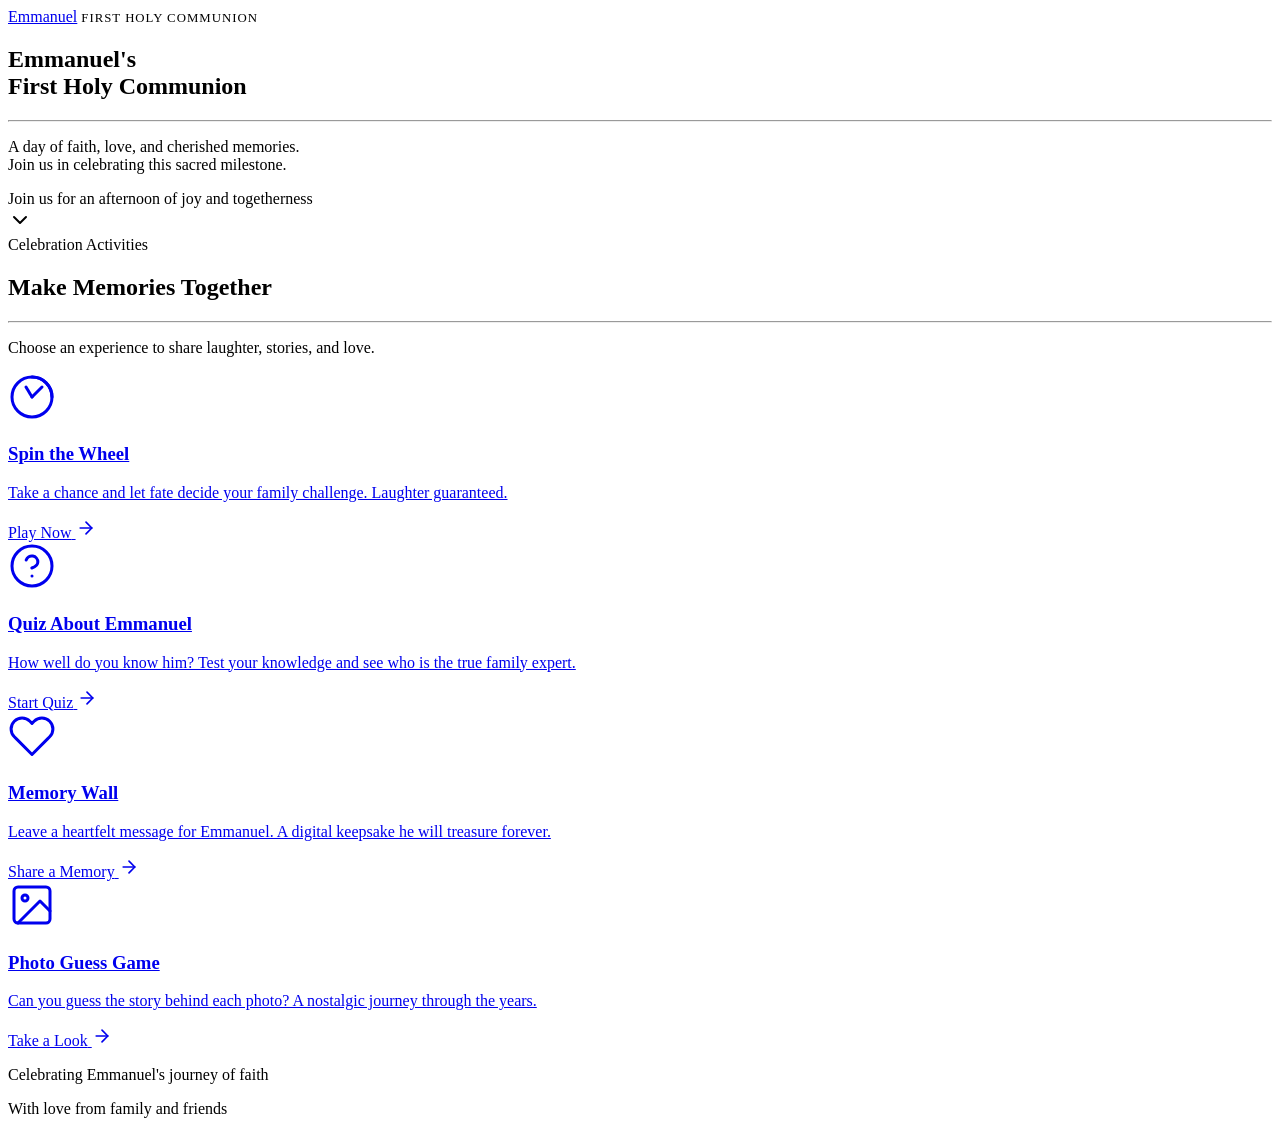
==== index.html @ f752bd19 "Add files via upload" ====
<!DOCTYPE html>
<html lang="en">
<head>
  <meta charset="UTF-8">
  <meta name="viewport" content="width=device-width, initial-scale=1.0">
  <title>Emmanuel's First Holy Communion</title>
  <link rel="preconnect" href="https://fonts.googleapis.com">
  <link rel="preconnect" href="https://fonts.gstatic.com" crossorigin>
  <link href="https://fonts.googleapis.com/css2?family=Montserrat:wght@300;400;500;600;700&family=Playfair+Display:ital,wght@0,400;0,600;0,700;1,400&display=swap" rel="stylesheet">
  <link rel="stylesheet" href="css/style.css">
  <link rel="stylesheet" href="css/animations.css">
  <link rel="stylesheet" href="css/home.css">
</head>
<body>
  <!-- Background Mesh -->
  <div class="bg-mesh">
    <div class="orb orb-1"></div>
    <div class="orb orb-2"></div>
    <div class="orb orb-3"></div>
  </div>

  <!-- Navigation -->
  <nav class="top-nav">
    <a href="index.html" class="logo">Emmanuel</a>
    <span style="color: var(--text-muted); font-size: 0.8rem; letter-spacing: 1px;">FIRST HOLY COMMUNION</span>
  </nav>

  <!-- Hero Section -->
  <section class="hero-section">
    <div class="hero-content text-center">

      <h1 class="hero-title animate-fade-in-up delay-2">
        Emmanuel's<br><span class="text-gold">First Holy Communion</span>
      </h1>
      <hr class="divider divider-wide animate-fade-in-up delay-3">
      <p class="hero-subtitle animate-fade-in-up delay-4">
        A day of faith, love, and cherished memories.<br>
        Join us in celebrating this sacred milestone.
      </p>

      <div class="hero-invite animate-fade-in-up delay-5">
        <span>Join us for an afternoon of joy and togetherness</span>
      </div>

      <div class="scroll-indicator animate-fade-in delay-6">
        <svg width="24" height="24" viewBox="0 0 24 24" fill="none" stroke="currentColor" stroke-width="2" stroke-linecap="round" stroke-linejoin="round"><polyline points="6 9 12 15 18 9"></polyline></svg>
      </div>

    </div>
  </section>

  <!-- Games Section -->
  <section class="games-section">
    <div class="container">
      <div class="section-header text-center reveal">
        <div class="label">Celebration Activities</div>
        <h2>Make Memories Together</h2>
        <hr class="divider">
        <p>Choose an experience to share laughter, stories, and love.</p>
      </div>

      <div class="games-grid">
        <!-- Card 1: Spin the Wheel -->
        <a href="pages/spin-wheel.html" class="game-card reveal" data-navigate>
          <div class="card-glow"></div>
          <div class="card-icon">
            <svg width="48" height="48" viewBox="0 0 24 24" fill="none" stroke="currentColor" stroke-width="1.5" stroke-linecap="round" stroke-linejoin="round"><circle cx="12" cy="12" r="10"></circle><path d="M12 2a10 10 0 0 1 10 10"></path><path d="M12 12l5-5"></path><path d="M12 12l-3-5"></path></svg>
          </div>
          <h3>Spin the Wheel</h3>
          <p>Take a chance and let fate decide your family challenge. Laughter guaranteed.</p>
          <div class="card-arrow">
            <span>Play Now</span>
            <svg width="20" height="20" viewBox="0 0 24 24" fill="none" stroke="currentColor" stroke-width="2" stroke-linecap="round" stroke-linejoin="round"><line x1="5" y1="12" x2="19" y2="12"></line><polyline points="12 5 19 12 12 19"></polyline></svg>
          </div>
        </a>

        <!-- Card 2: Quiz -->
        <a href="pages/quiz.html" class="game-card reveal" data-navigate>
          <div class="card-glow"></div>
          <div class="card-icon">
            <svg width="48" height="48" viewBox="0 0 24 24" fill="none" stroke="currentColor" stroke-width="1.5" stroke-linecap="round" stroke-linejoin="round"><circle cx="12" cy="12" r="10"></circle><path d="M9.09 9a3 3 0 0 1 5.83 1c0 2-3 3-3 3"></path><line x1="12" y1="17" x2="12.01" y2="17"></line></svg>
          </div>
          <h3>Quiz About Emmanuel</h3>
          <p>How well do you know him? Test your knowledge and see who is the true family expert.</p>
          <div class="card-arrow">
            <span>Start Quiz</span>
            <svg width="20" height="20" viewBox="0 0 24 24" fill="none" stroke="currentColor" stroke-width="2" stroke-linecap="round" stroke-linejoin="round"><line x1="5" y1="12" x2="19" y2="12"></line><polyline points="12 5 19 12 12 19"></polyline></svg>
          </div>
        </a>

        <!-- Card 3: Memory Wall -->
        <a href="pages/memory-wall.html" class="game-card reveal" data-navigate>
          <div class="card-glow"></div>
          <div class="card-icon">
            <svg width="48" height="48" viewBox="0 0 24 24" fill="none" stroke="currentColor" stroke-width="1.5" stroke-linecap="round" stroke-linejoin="round"><path d="M20.84 4.61a5.5 5.5 0 0 0-7.78 0L12 5.67l-1.06-1.06a5.5 5.5 0 0 0-7.78 7.78l1.06 1.06L12 21.23l7.78-7.78 1.06-1.06a5.5 5.5 0 0 0 0-7.78z"></path></svg>
          </div>
          <h3>Memory Wall</h3>
          <p>Leave a heartfelt message for Emmanuel. A digital keepsake he will treasure forever.</p>
          <div class="card-arrow">
            <span>Share a Memory</span>
            <svg width="20" height="20" viewBox="0 0 24 24" fill="none" stroke="currentColor" stroke-width="2" stroke-linecap="round" stroke-linejoin="round"><line x1="5" y1="12" x2="19" y2="12"></line><polyline points="12 5 19 12 12 19"></polyline></svg>
          </div>
        </a>

        <!-- Card 4: Photo Guess -->
        <a href="pages/photo-guess.html" class="game-card reveal" data-navigate>
          <div class="card-glow"></div>
          <div class="card-icon">
            <svg width="48" height="48" viewBox="0 0 24 24" fill="none" stroke="currentColor" stroke-width="1.5" stroke-linecap="round" stroke-linejoin="round"><rect x="3" y="3" width="18" height="18" rx="2" ry="2"></rect><circle cx="8.5" cy="8.5" r="1.5"></circle><polyline points="21 15 16 10 5 21"></polyline></svg>
          </div>
          <h3>Photo Guess Game</h3>
          <p>Can you guess the story behind each photo? A nostalgic journey through the years.</p>
          <div class="card-arrow">
            <span>Take a Look</span>
            <svg width="20" height="20" viewBox="0 0 24 24" fill="none" stroke="currentColor" stroke-width="2" stroke-linecap="round" stroke-linejoin="round"><line x1="5" y1="12" x2="19" y2="12"></line><polyline points="12 5 19 12 12 19"></polyline></svg>
          </div>
        </a>
      </div>
    </div>
  </section>

  <!-- Footer -->
  <footer class="site-footer">
    <div class="container text-center">
      <div class="footer-divider"></div>
      <p class="footer-text">Celebrating Emmanuel's journey of faith</p>
      <p class="footer-sub">With love from family and friends</p>
    </div>
  </footer>

  <!-- Page Transition -->
  <div class="page-transition" id="pageTransition"></div>

  <script src="js/main.js"></script>
</body>
</html>
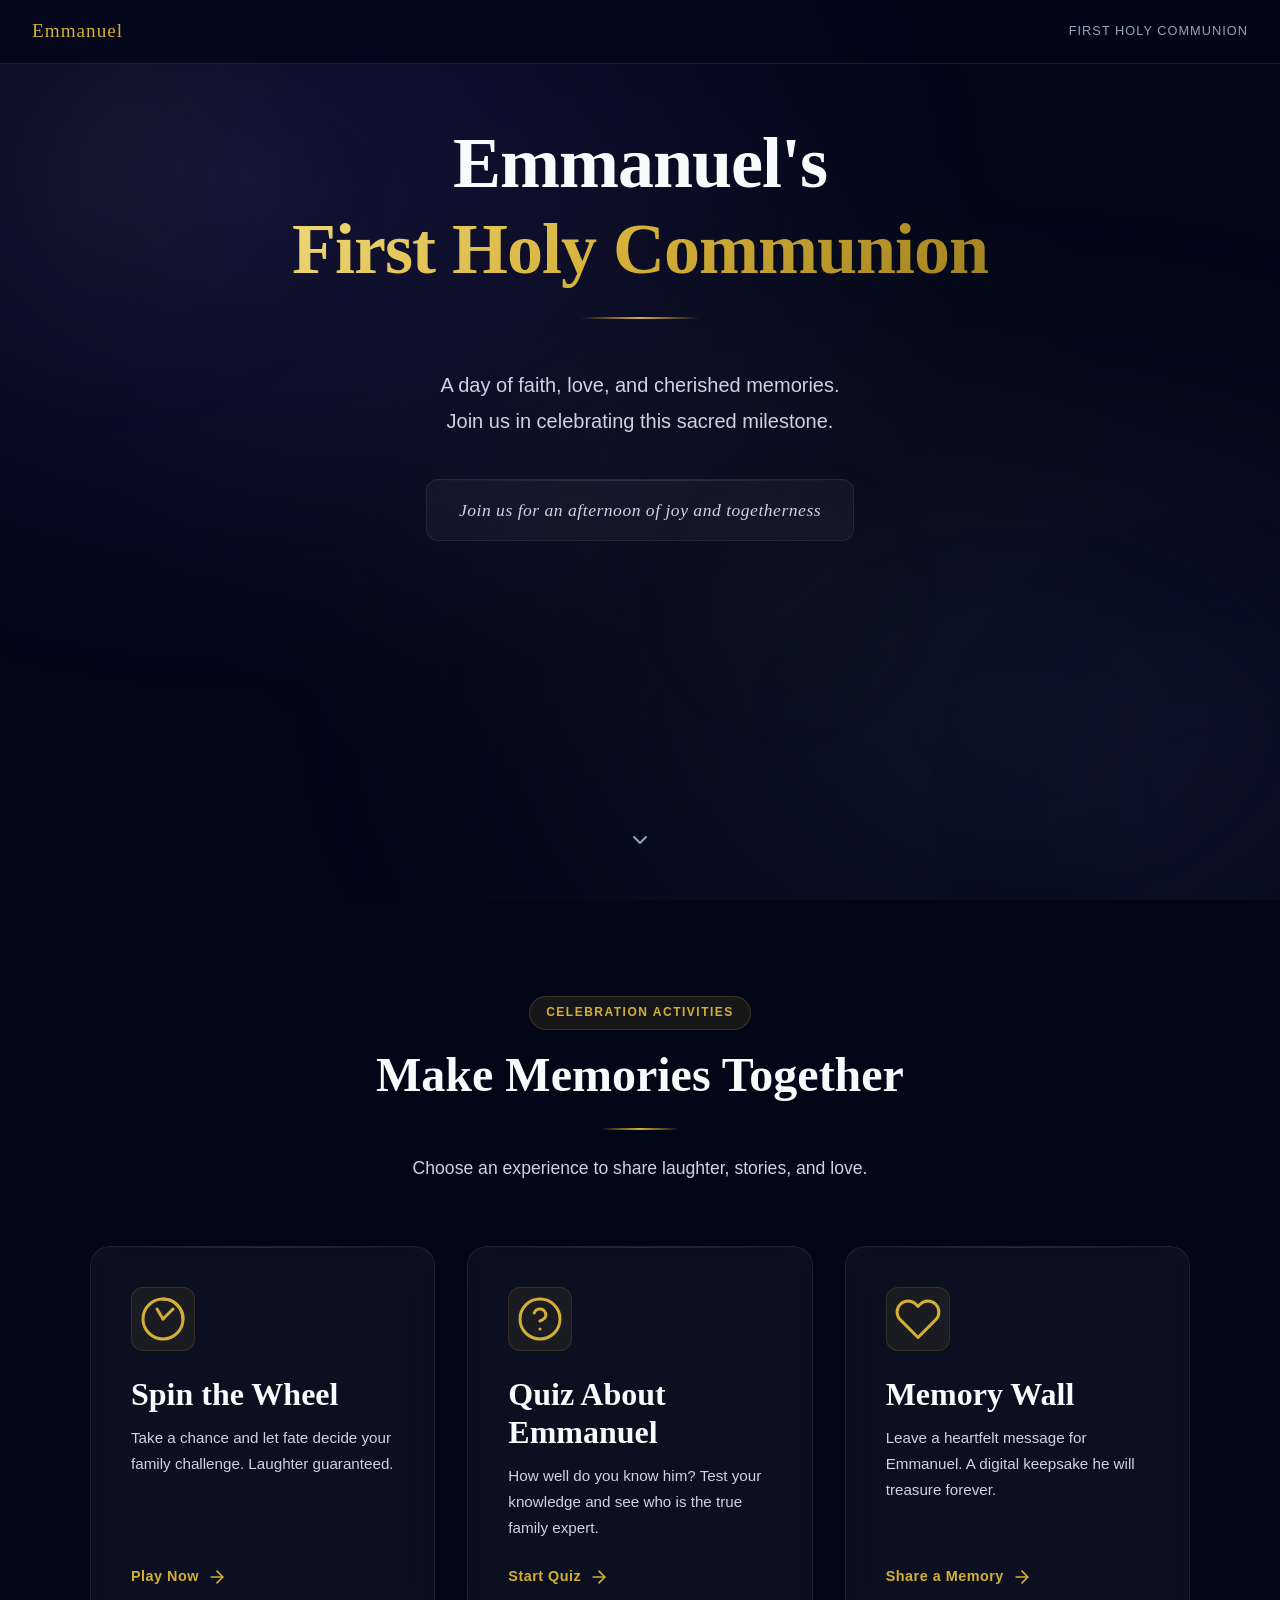
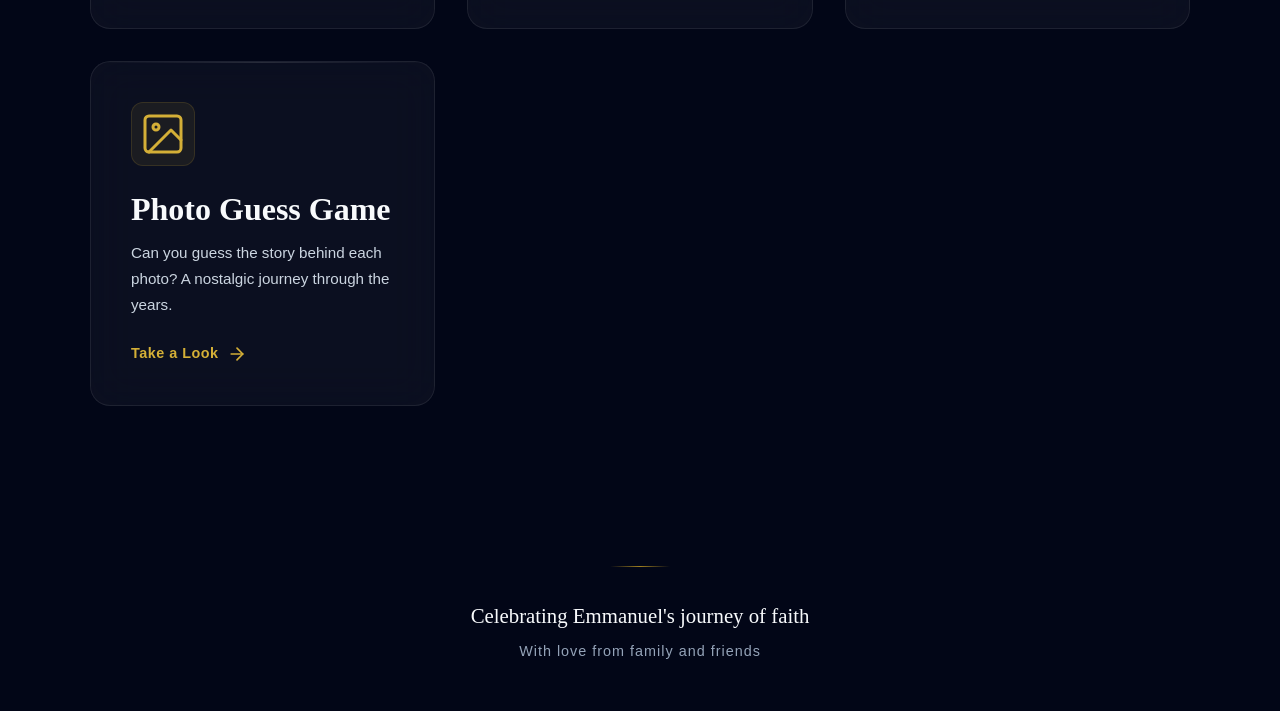
==== commit a0f547d6: "Add files via upload" ====
--- a/index.html
+++ b/index.html
@@ -116,6 +116,7 @@
           </div>
         </a>
       </div>
+
     </div>
   </section>
 
--- a/css/style.css
+++ b/css/style.css
@@ -0,0 +1,404 @@
+/* ============================================
+   EMMANUEL'S FIRST HOLY COMMUNION
+   Premium Event Website - Global Styles
+   ============================================ */
+
+/* ---- CSS Variables ---- */
+:root {
+  --bg-deep: #020617;
+  --bg-mid: #0f172a;
+  --bg-light: #1e1b4b;
+  --gold: #d4af37;
+  --gold-light: #f0d878;
+  --gold-dark: #a08020;
+  --text-primary: #f8fafc;
+  --text-secondary: #cbd5e1;
+  --text-muted: #94a3b8;
+  --glass-bg: rgba(255, 255, 255, 0.04);
+  --glass-border: rgba(255, 255, 255, 0.08);
+  --glass-highlight: rgba(255, 255, 255, 0.12);
+  --shadow-sm: 0 2px 8px rgba(0, 0, 0, 0.3);
+  --shadow-md: 0 8px 32px rgba(0, 0, 0, 0.4);
+  --shadow-lg: 0 16px 64px rgba(0, 0, 0, 0.5);
+  --radius-sm: 12px;
+  --radius-md: 20px;
+  --radius-lg: 28px;
+  --transition-fast: 0.2s ease;
+  --transition-base: 0.4s cubic-bezier(0.4, 0, 0.2, 1);
+  --transition-slow: 0.6s cubic-bezier(0.4, 0, 0.2, 1);
+}
+
+/* ---- Reset & Base ---- */
+*, *::before, *::after {
+  margin: 0;
+  padding: 0;
+  box-sizing: border-box;
+}
+
+html {
+  scroll-behavior: smooth;
+  font-size: 16px;
+}
+
+body {
+  font-family: 'Montserrat', sans-serif;
+  background: var(--bg-deep);
+  color: var(--text-primary);
+  min-height: 100vh;
+  overflow-x: hidden;
+  line-height: 1.6;
+  -webkit-font-smoothing: antialiased;
+}
+
+/* ---- Animated Background ---- */
+body::before {
+  content: '';
+  position: fixed;
+  top: 0;
+  left: 0;
+  width: 100%;
+  height: 100%;
+  background:
+    radial-gradient(ellipse at 20% 20%, rgba(30, 27, 75, 0.6) 0%, transparent 50%),
+    radial-gradient(ellipse at 80% 80%, rgba(15, 23, 42, 0.8) 0%, transparent 50%),
+    radial-gradient(ellipse at 50% 50%, rgba(212, 175, 55, 0.03) 0%, transparent 60%);
+  z-index: -2;
+  pointer-events: none;
+}
+
+.bg-mesh {
+  position: fixed;
+  top: 0;
+  left: 0;
+  width: 100%;
+  height: 100%;
+  z-index: -1;
+  pointer-events: none;
+  overflow: hidden;
+}
+
+.bg-mesh .orb {
+  position: absolute;
+  border-radius: 50%;
+  filter: blur(80px);
+  opacity: 0.4;
+  animation: orbFloat 20s ease-in-out infinite;
+}
+
+.bg-mesh .orb-1 {
+  width: 500px;
+  height: 500px;
+  background: radial-gradient(circle, rgba(212, 175, 55, 0.15), transparent 70%);
+  top: -10%;
+  left: -10%;
+  animation-delay: 0s;
+}
+
+.bg-mesh .orb-2 {
+  width: 400px;
+  height: 400px;
+  background: radial-gradient(circle, rgba(30, 27, 75, 0.5), transparent 70%);
+  bottom: -10%;
+  right: -10%;
+  animation-delay: -7s;
+}
+
+.bg-mesh .orb-3 {
+  width: 300px;
+  height: 300px;
+  background: radial-gradient(circle, rgba(212, 175, 55, 0.08), transparent 70%);
+  top: 50%;
+  left: 50%;
+  animation-delay: -14s;
+}
+
+/* ---- Typography ---- */
+h1, h2, h3, h4 {
+  font-family: 'Playfair Display', serif;
+  font-weight: 600;
+  line-height: 1.2;
+}
+
+h1 {
+  font-size: clamp(2.5rem, 6vw, 4.5rem);
+}
+
+h2 {
+  font-size: clamp(1.8rem, 4vw, 3rem);
+}
+
+h3 {
+  font-size: clamp(1.3rem, 3vw, 2rem);
+}
+
+p {
+  font-size: clamp(0.95rem, 1.5vw, 1.1rem);
+  color: var(--text-secondary);
+}
+
+/* ---- Navigation ---- */
+.top-nav {
+  position: fixed;
+  top: 0;
+  left: 0;
+  width: 100%;
+  padding: 1rem 2rem;
+  display: flex;
+  justify-content: space-between;
+  align-items: center;
+  z-index: 100;
+  background: rgba(2, 6, 23, 0.7);
+  backdrop-filter: blur(20px);
+  border-bottom: 1px solid var(--glass-border);
+  transition: var(--transition-base);
+}
+
+.top-nav .logo {
+  font-family: 'Playfair Display', serif;
+  font-size: 1.2rem;
+  color: var(--gold);
+  text-decoration: none;
+  letter-spacing: 1px;
+  transition: var(--transition-fast);
+}
+
+.top-nav .logo:hover {
+  color: var(--gold-light);
+}
+
+.top-nav .back-btn {
+  display: inline-flex;
+  align-items: center;
+  gap: 0.5rem;
+  padding: 0.6rem 1.2rem;
+  border-radius: var(--radius-sm);
+  border: 1px solid var(--glass-border);
+  background: var(--glass-bg);
+  color: var(--text-secondary);
+  text-decoration: none;
+  font-size: 0.85rem;
+  font-weight: 500;
+  letter-spacing: 0.5px;
+  transition: var(--transition-base);
+  backdrop-filter: blur(10px);
+}
+
+.top-nav .back-btn:hover {
+  background: var(--glass-highlight);
+  border-color: var(--gold-dark);
+  color: var(--text-primary);
+  transform: translateX(-3px);
+}
+
+.top-nav .back-btn svg {
+  width: 16px;
+  height: 16px;
+  transition: var(--transition-fast);
+}
+
+.top-nav .back-btn:hover svg {
+  transform: translateX(-3px);
+}
+
+/* ---- Layout ---- */
+.container {
+  max-width: 1200px;
+  margin: 0 auto;
+  padding: 0 1.5rem;
+}
+
+.section {
+  min-height: 100vh;
+  display: flex;
+  flex-direction: column;
+  justify-content: center;
+  align-items: center;
+  padding: 6rem 1.5rem 4rem;
+  position: relative;
+}
+
+/* ---- Glass Card ---- */
+.glass-card {
+  background: var(--glass-bg);
+  backdrop-filter: blur(16px);
+  -webkit-backdrop-filter: blur(16px);
+  border: 1px solid var(--glass-border);
+  border-radius: var(--radius-md);
+  padding: 2rem;
+  transition: var(--transition-base);
+  position: relative;
+  overflow: hidden;
+}
+
+.glass-card::before {
+  content: '';
+  position: absolute;
+  top: 0;
+  left: 0;
+  right: 0;
+  height: 1px;
+  background: linear-gradient(90deg, transparent, var(--glass-highlight), transparent);
+}
+
+.glass-card:hover {
+  background: rgba(255, 255, 255, 0.07);
+  border-color: var(--glass-highlight);
+  transform: translateY(-8px);
+  box-shadow: var(--shadow-lg);
+}
+
+/* ---- Buttons ---- */
+.btn {
+  display: inline-flex;
+  align-items: center;
+  justify-content: center;
+  gap: 0.6rem;
+  padding: 1rem 2.5rem;
+  border-radius: var(--radius-sm);
+  font-family: 'Montserrat', sans-serif;
+  font-size: 0.95rem;
+  font-weight: 600;
+  letter-spacing: 0.5px;
+  text-decoration: none;
+  cursor: pointer;
+  border: none;
+  outline: none;
+  transition: var(--transition-base);
+  position: relative;
+  overflow: hidden;
+}
+
+.btn-primary {
+  background: linear-gradient(135deg, var(--gold-dark), var(--gold));
+  color: #0a0a0a;
+  box-shadow: 0 4px 20px rgba(212, 175, 55, 0.3);
+}
+
+.btn-primary:hover {
+  transform: translateY(-3px);
+  box-shadow: 0 8px 30px rgba(212, 175, 55, 0.4);
+  filter: brightness(1.1);
+}
+
+.btn-primary:active {
+  transform: translateY(-1px);
+}
+
+.btn-secondary {
+  background: var(--glass-bg);
+  color: var(--text-primary);
+  border: 1px solid var(--glass-border);
+  backdrop-filter: blur(10px);
+}
+
+.btn-secondary:hover {
+  background: var(--glass-highlight);
+  border-color: var(--gold-dark);
+}
+
+.btn-lg {
+  padding: 1.2rem 3rem;
+  font-size: 1.1rem;
+}
+
+/* ---- Premium Divider ---- */
+.divider {
+  width: 80px;
+  height: 2px;
+  background: linear-gradient(90deg, transparent, var(--gold), transparent);
+  margin: 1.5rem auto;
+  border: none;
+}
+
+.divider-wide {
+  width: 120px;
+}
+
+/* ---- Labels / Badges ---- */
+.label {
+  display: inline-block;
+  padding: 0.4rem 1rem;
+  border-radius: 100px;
+  font-size: 0.75rem;
+  font-weight: 600;
+  letter-spacing: 1.5px;
+  text-transform: uppercase;
+  background: rgba(212, 175, 55, 0.1);
+  color: var(--gold);
+  border: 1px solid rgba(212, 175, 55, 0.2);
+}
+
+/* ---- Page Transition Overlay ---- */
+.page-transition {
+  position: fixed;
+  top: 0;
+  left: 0;
+  width: 100%;
+  height: 100%;
+  background: var(--bg-deep);
+  z-index: 9999;
+  pointer-events: none;
+  opacity: 0;
+  transition: opacity 0.5s ease;
+}
+
+.page-transition.active {
+  opacity: 1;
+  pointer-events: all;
+}
+
+/* ---- Scrollbar ---- */
+::-webkit-scrollbar {
+  width: 8px;
+}
+
+::-webkit-scrollbar-track {
+  background: var(--bg-deep);
+}
+
+::-webkit-scrollbar-thumb {
+  background: var(--gold-dark);
+  border-radius: 4px;
+}
+
+::-webkit-scrollbar-thumb:hover {
+  background: var(--gold);
+}
+
+/* ---- Selection ---- */
+::selection {
+  background: rgba(212, 175, 55, 0.3);
+  color: var(--text-primary);
+}
+
+/* ---- Utility ---- */
+.text-center { text-align: center; }
+.text-gold { color: var(--gold); }
+.mt-1 { margin-top: 0.5rem; }
+.mt-2 { margin-top: 1rem; }
+.mt-3 { margin-top: 1.5rem; }
+.mt-4 { margin-top: 2rem; }
+.mb-1 { margin-bottom: 0.5rem; }
+.mb-2 { margin-bottom: 1rem; }
+.mb-3 { margin-bottom: 1.5rem; }
+.mb-4 { margin-bottom: 2rem; }
+
+/* ---- Responsive ---- */
+@media (max-width: 768px) {
+  .top-nav {
+    padding: 0.8rem 1rem;
+  }
+
+  .top-nav .logo {
+    font-size: 1rem;
+  }
+
+  .section {
+    padding: 5rem 1rem 3rem;
+  }
+
+  .glass-card {
+    padding: 1.5rem;
+  }
+}
+
--- a/css/animations.css
+++ b/css/animations.css
@@ -0,0 +1,198 @@
+/* ============================================
+   ANIMATIONS
+   ============================================ */
+
+@keyframes orbFloat {
+  0%, 100% {
+    transform: translate(0, 0) scale(1);
+  }
+  25% {
+    transform: translate(30px, -30px) scale(1.05);
+  }
+  50% {
+    transform: translate(-20px, 20px) scale(0.95);
+  }
+  75% {
+    transform: translate(20px, 10px) scale(1.02);
+  }
+}
+
+@keyframes fadeInUp {
+  from {
+    opacity: 0;
+    transform: translateY(40px);
+  }
+  to {
+    opacity: 1;
+    transform: translateY(0);
+  }
+}
+
+@keyframes fadeIn {
+  from { opacity: 0; }
+  to { opacity: 1; }
+}
+
+@keyframes scaleIn {
+  from {
+    opacity: 0;
+    transform: scale(0.9);
+  }
+  to {
+    opacity: 1;
+    transform: scale(1);
+  }
+}
+
+@keyframes slideInLeft {
+  from {
+    opacity: 0;
+    transform: translateX(-40px);
+  }
+  to {
+    opacity: 1;
+    transform: translateX(0);
+  }
+}
+
+@keyframes slideInRight {
+  from {
+    opacity: 0;
+    transform: translateX(40px);
+  }
+  to {
+    opacity: 1;
+    transform: translateX(0);
+  }
+}
+
+@keyframes shimmer {
+  0% {
+    background-position: -200% center;
+  }
+  100% {
+    background-position: 200% center;
+  }
+}
+
+@keyframes pulse-gold {
+  0%, 100% {
+    box-shadow: 0 0 0 0 rgba(212, 175, 55, 0.4);
+  }
+  50% {
+    box-shadow: 0 0 20px 10px rgba(212, 175, 55, 0);
+  }
+}
+
+@keyframes float {
+  0%, 100% {
+    transform: translateY(0);
+  }
+  50% {
+    transform: translateY(-10px);
+  }
+}
+
+@keyframes spin {
+  from { transform: rotate(0deg); }
+  to { transform: rotate(360deg); }
+}
+
+@keyframes popIn {
+  0% {
+    opacity: 0;
+    transform: scale(0.5);
+  }
+  70% {
+    transform: scale(1.05);
+  }
+  100% {
+    opacity: 1;
+    transform: scale(1);
+  }
+}
+
+@keyframes confettiFall {
+  0% {
+    opacity: 1;
+    transform: translateY(-10vh) rotate(0deg);
+  }
+  100% {
+    opacity: 0;
+    transform: translateY(100vh) rotate(720deg);
+  }
+}
+
+/* ---- Animation Utilities ---- */
+.animate-fade-in {
+  animation: fadeIn 0.8s ease forwards;
+}
+
+.animate-fade-in-up {
+  opacity: 0;
+  animation: fadeInUp 0.8s ease forwards;
+}
+
+.animate-scale-in {
+  opacity: 0;
+  animation: scaleIn 0.6s ease forwards;
+}
+
+.animate-slide-left {
+  opacity: 0;
+  animation: slideInLeft 0.7s ease forwards;
+}
+
+.animate-slide-right {
+  opacity: 0;
+  animation: slideInRight 0.7s ease forwards;
+}
+
+.animate-pop {
+  animation: popIn 0.5s ease forwards;
+}
+
+/* ---- Stagger Delays ---- */
+.delay-1 { animation-delay: 0.1s; }
+.delay-2 { animation-delay: 0.2s; }
+.delay-3 { animation-delay: 0.3s; }
+.delay-4 { animation-delay: 0.4s; }
+.delay-5 { animation-delay: 0.5s; }
+.delay-6 { animation-delay: 0.6s; }
+.delay-7 { animation-delay: 0.7s; }
+.delay-8 { animation-delay: 0.8s; }
+
+/* ---- Scroll Reveal Base ---- */
+.reveal {
+  opacity: 0;
+  transform: translateY(30px);
+  transition: opacity 0.8s ease, transform 0.8s ease;
+}
+
+.reveal.visible {
+  opacity: 1;
+  transform: translateY(0);
+}
+
+/* ---- Shimmer Effect ---- */
+.shimmer {
+  background: linear-gradient(
+    90deg,
+    rgba(255,255,255,0) 0%,
+    rgba(255,255,255,0.05) 50%,
+    rgba(255,255,255,0) 100%
+  );
+  background-size: 200% 100%;
+  animation: shimmer 3s infinite;
+}
+
+/* ---- Pulse Animation ---- */
+.pulse-gold {
+  animation: pulse-gold 2s infinite;
+}
+
+/* ---- Float Animation ---- */
+.float {
+  animation: float 4s ease-in-out infinite;
+}
+
--- a/css/home.css
+++ b/css/home.css
@@ -0,0 +1,302 @@
+/* ============================================
+   HOME PAGE STYLES
+   ============================================ */
+
+/* ---- Hero Section ---- */
+.hero-section {
+  min-height: 100vh;
+  display: flex;
+  flex-direction: column;
+  justify-content: center;
+  align-items: center;
+  position: relative;
+  padding: 6rem 1.5rem 2rem;
+}
+
+.hero-content {
+  max-width: 800px;
+  z-index: 1;
+  display: flex;
+  flex-direction: column;
+  align-items: center;
+  justify-content: center;
+  flex: 1;
+  width: 100%;
+}
+
+.hero-title {
+  margin-top: 1.5rem;
+  letter-spacing: -1px;
+}
+
+.hero-title .text-gold {
+  background: linear-gradient(135deg, var(--gold-light), var(--gold), var(--gold-dark));
+  -webkit-background-clip: text;
+  -webkit-text-fill-color: transparent;
+  background-clip: text;
+}
+
+.hero-subtitle {
+  margin-top: 1.5rem;
+  font-size: clamp(1rem, 2vw, 1.25rem);
+  font-weight: 300;
+  line-height: 1.8;
+  max-width: 600px;
+  margin-left: auto;
+  margin-right: auto;
+}
+
+.hero-date {
+  margin-top: 2.5rem;
+  display: inline-flex;
+  align-items: center;
+  gap: 0.75rem;
+  padding: 0.8rem 1.5rem;
+  background: var(--glass-bg);
+  border: 1px solid var(--glass-border);
+  border-radius: var(--radius-sm);
+  color: var(--text-secondary);
+  font-size: 0.9rem;
+  backdrop-filter: blur(10px);
+}
+
+.hero-date svg {
+  color: var(--gold);
+  flex-shrink: 0;
+}
+
+.hero-invite {
+  margin-top: 2.5rem;
+  display: inline-flex;
+  align-items: center;
+  padding: 1rem 2rem;
+  background: var(--glass-bg);
+  border: 1px solid var(--glass-border);
+  border-radius: var(--radius-sm);
+  backdrop-filter: blur(10px);
+  -webkit-backdrop-filter: blur(10px);
+  position: relative;
+  overflow: hidden;
+}
+
+.hero-invite::before {
+  content: '';
+  position: absolute;
+  top: 0;
+  left: 0;
+  right: 0;
+  height: 1px;
+  background: linear-gradient(90deg, transparent, var(--glass-highlight), transparent);
+}
+
+.hero-invite span {
+  font-family: 'Playfair Display', serif;
+  font-style: italic;
+  font-size: clamp(0.95rem, 2vw, 1.1rem);
+  color: var(--text-secondary);
+  letter-spacing: 0.5px;
+}
+
+/* Scroll Indicator */
+.scroll-indicator {
+  margin-top: auto;
+  display: flex;
+  flex-direction: column;
+  align-items: center;
+  color: var(--text-muted);
+  animation: float 3s ease-in-out infinite;
+  padding-bottom: 1rem;
+}
+
+.scroll-indicator svg {
+  animation: float 3s ease-in-out infinite;
+  animation-delay: 0.5s;
+}
+
+/* ---- Games Section ---- */
+.games-section {
+  padding: 6rem 1.5rem;
+  position: relative;
+}
+
+.section-header {
+  margin-bottom: 4rem;
+}
+
+.section-header h2 {
+  margin-top: 1rem;
+}
+
+.section-header p {
+  margin-top: 0.75rem;
+  max-width: 500px;
+  margin-left: auto;
+  margin-right: auto;
+}
+
+/* ---- Games Grid ---- */
+.games-grid {
+  display: grid;
+  grid-template-columns: repeat(auto-fit, minmax(280px, 1fr));
+  gap: 2rem;
+  max-width: 1100px;
+  margin: 0 auto;
+}
+
+/* ---- Game Card ---- */
+.game-card {
+  display: flex;
+  flex-direction: column;
+  background: var(--glass-bg);
+  backdrop-filter: blur(20px);
+  -webkit-backdrop-filter: blur(20px);
+  border: 1px solid var(--glass-border);
+  border-radius: var(--radius-md);
+  padding: 2.5rem;
+  text-decoration: none;
+  color: inherit;
+  position: relative;
+  overflow: hidden;
+  transition: transform 0.5s cubic-bezier(0.4, 0, 0.2, 1),
+              box-shadow 0.5s cubic-bezier(0.4, 0, 0.2, 1),
+              border-color 0.4s ease;
+  cursor: pointer;
+}
+
+.game-card::before {
+  content: '';
+  position: absolute;
+  top: 0;
+  left: 0;
+  right: 0;
+  height: 1px;
+  background: linear-gradient(90deg, transparent, var(--glass-highlight), transparent);
+}
+
+.card-glow {
+  position: absolute;
+  top: 50%;
+  left: 50%;
+  width: 200px;
+  height: 200px;
+  background: radial-gradient(circle, rgba(212, 175, 55, 0.08), transparent 70%);
+  transform: translate(-50%, -50%);
+  opacity: 0;
+  transition: opacity 0.5s ease;
+  pointer-events: none;
+}
+
+.game-card:hover {
+  transform: translateY(-10px);
+  border-color: rgba(212, 175, 55, 0.2);
+  box-shadow: 0 20px 60px rgba(0, 0, 0, 0.5), 0 0 40px rgba(212, 175, 55, 0.05);
+}
+
+.game-card:hover .card-glow {
+  opacity: 1;
+}
+
+.card-icon {
+  width: 64px;
+  height: 64px;
+  display: flex;
+  align-items: center;
+  justify-content: center;
+  border-radius: var(--radius-sm);
+  background: rgba(212, 175, 55, 0.08);
+  border: 1px solid rgba(212, 175, 55, 0.15);
+  color: var(--gold);
+  margin-bottom: 1.5rem;
+  transition: transform 0.4s ease, background 0.4s ease;
+}
+
+.game-card:hover .card-icon {
+  transform: scale(1.1) rotate(-5deg);
+  background: rgba(212, 175, 55, 0.12);
+}
+
+.game-card h3 {
+  color: var(--text-primary);
+  margin-bottom: 0.75rem;
+  transition: color 0.3s ease;
+}
+
+.game-card:hover h3 {
+  color: var(--gold-light);
+}
+
+.game-card p {
+  font-size: 0.95rem;
+  line-height: 1.7;
+  flex-grow: 1;
+  margin-bottom: 1.5rem;
+}
+
+.card-arrow {
+  display: inline-flex;
+  align-items: center;
+  gap: 0.5rem;
+  color: var(--gold);
+  font-size: 0.9rem;
+  font-weight: 600;
+  letter-spacing: 0.5px;
+  transition: gap 0.3s ease;
+}
+
+.game-card:hover .card-arrow {
+  gap: 0.75rem;
+}
+
+.card-arrow svg {
+  transition: transform 0.3s ease;
+}
+
+.game-card:hover .card-arrow svg {
+  transform: translateX(4px);
+}
+
+/* ---- Footer ---- */
+.site-footer {
+  padding: 4rem 1.5rem 3rem;
+}
+
+.footer-divider {
+  width: 60px;
+  height: 1px;
+  background: linear-gradient(90deg, transparent, var(--gold-dark), transparent);
+  margin: 0 auto 2rem;
+}
+
+.footer-text {
+  font-family: 'Playfair Display', serif;
+  font-size: 1.3rem;
+  color: var(--text-primary);
+  margin-bottom: 0.5rem;
+}
+
+.footer-sub {
+  font-size: 0.9rem;
+  color: var(--text-muted);
+  letter-spacing: 1px;
+}
+
+/* ---- Responsive ---- */
+@media (max-width: 768px) {
+  .hero-section {
+    padding-top: 5rem;
+  }
+
+  .games-grid {
+    grid-template-columns: 1fr;
+    gap: 1.5rem;
+  }
+
+  .game-card {
+    padding: 2rem;
+  }
+
+  .scroll-indicator {
+    display: none;
+  }
+}
+
